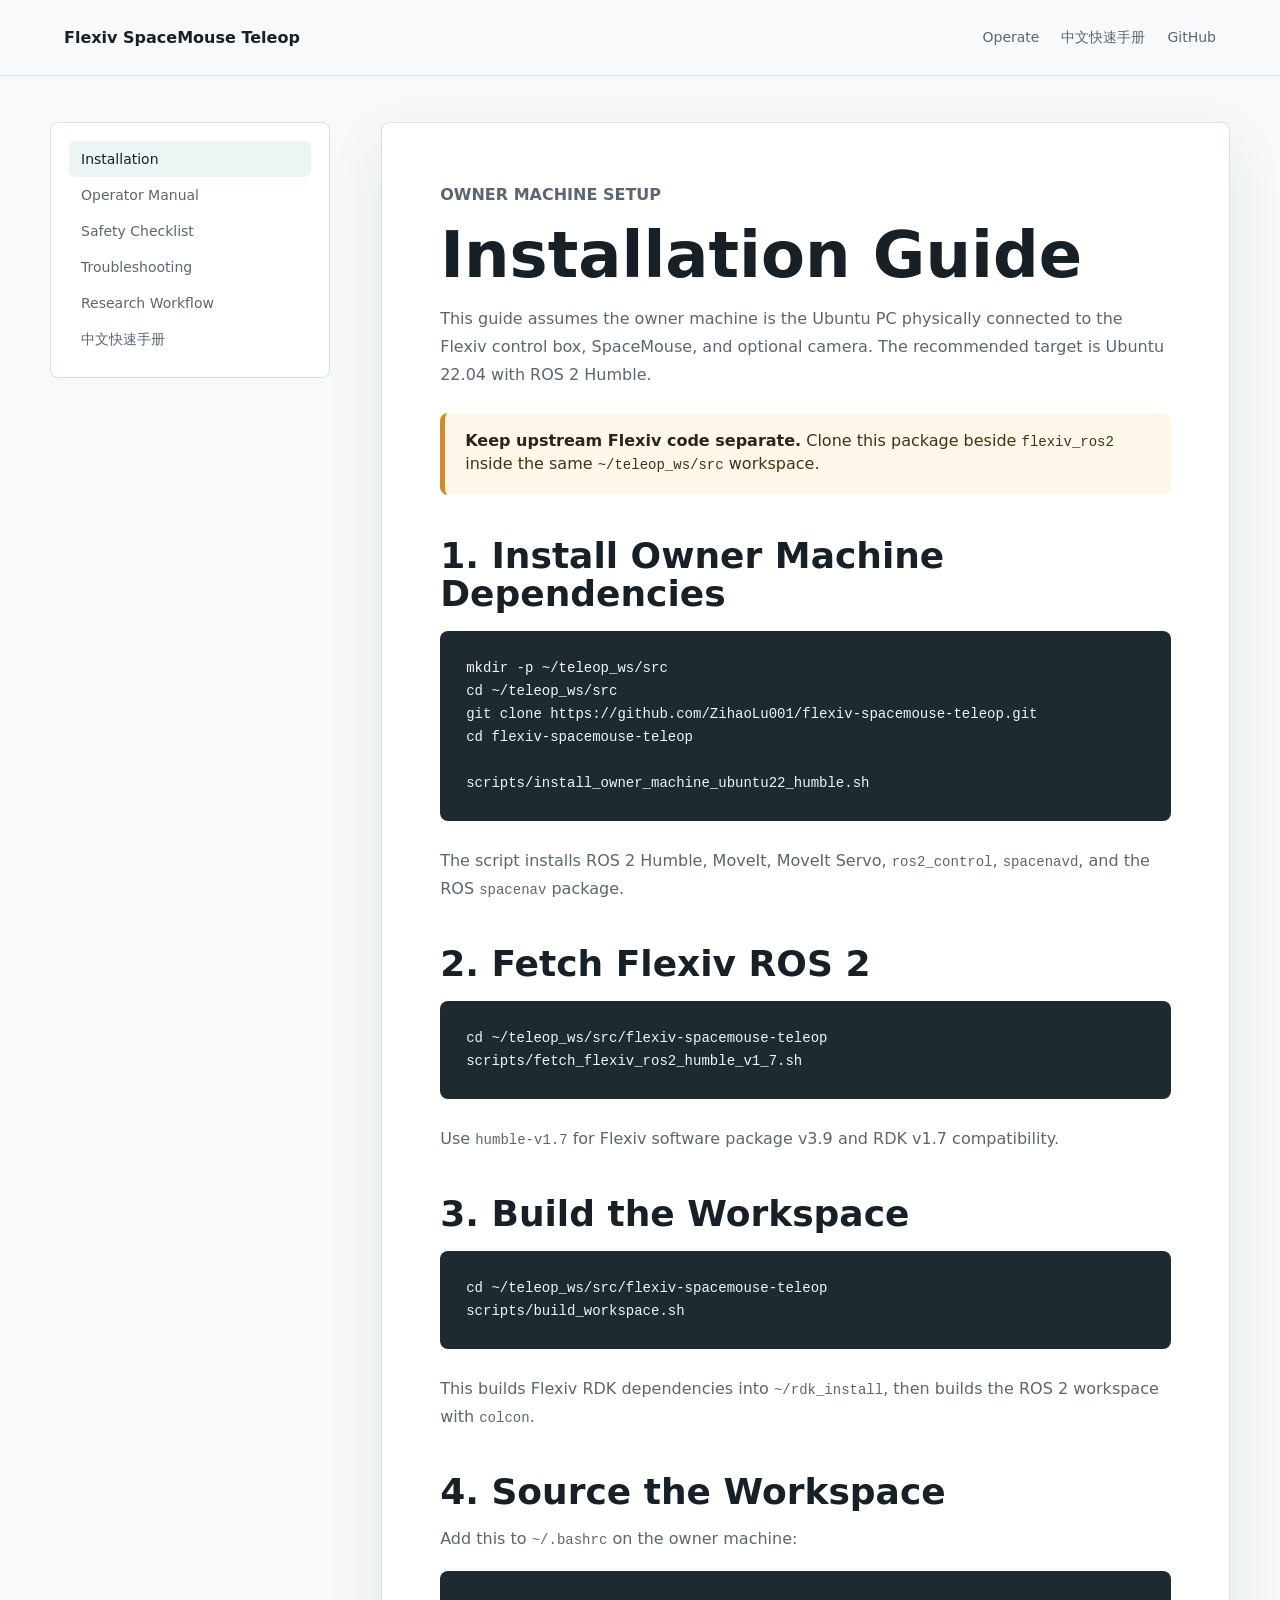
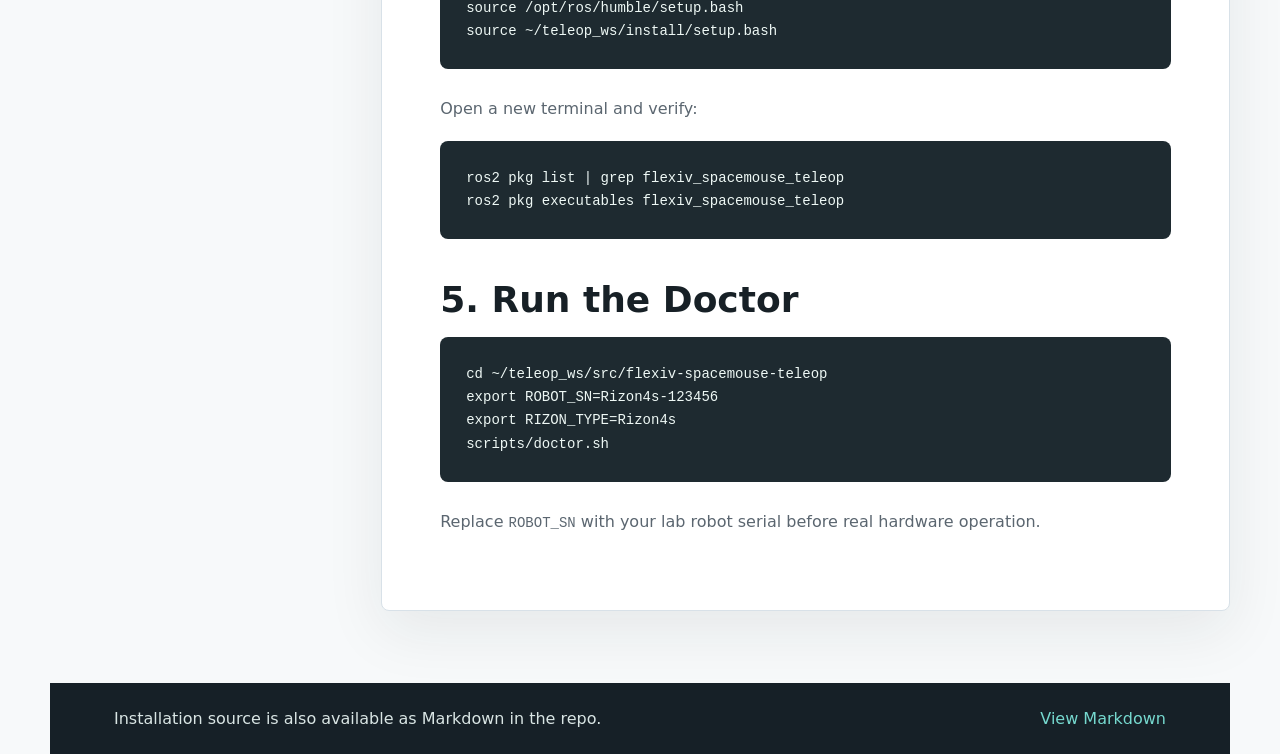
==== docs/install.html @ 4deb8135 "Improve GitHub Pages documentation site" ====
<!doctype html>
<html lang="en">
  <head>
    <meta charset="utf-8" />
    <meta name="viewport" content="width=device-width, initial-scale=1" />
    <title>Install | Flexiv SpaceMouse Teleop</title>
    <meta
      name="description"
      content="Install ROS 2 Humble, MoveIt Servo, Flexiv ROS 2, and the SpaceMouse teleoperation bridge."
    />
    <link rel="stylesheet" href="assets/site.css" />
  </head>
  <body class="doc-page">
    <nav class="doc-nav">
      <a class="brand" href="index.html">Flexiv SpaceMouse Teleop</a>
      <div>
        <a href="operator-manual.html">Operate</a>
        <a href="lab-quickstart-zh.html">中文快速手册</a>
        <a href="https://github.com/ZihaoLu001/flexiv-spacemouse-teleop">GitHub</a>
      </div>
    </nav>

    <main class="doc-shell">
      <aside class="doc-sidebar">
        <a aria-current="page" href="install.html">Installation</a>
        <a href="operator-manual.html">Operator Manual</a>
        <a href="safety.html">Safety Checklist</a>
        <a href="troubleshooting.html">Troubleshooting</a>
        <a href="research-workflow.html">Research Workflow</a>
        <a href="lab-quickstart-zh.html">中文快速手册</a>
      </aside>

      <article class="doc-content">
        <p class="eyebrow">Owner Machine Setup</p>
        <h1>Installation Guide</h1>
        <p>
          This guide assumes the owner machine is the Ubuntu PC physically
          connected to the Flexiv control box, SpaceMouse, and optional camera.
          The recommended target is Ubuntu 22.04 with ROS 2 Humble.
        </p>

        <div class="callout">
          <strong>Keep upstream Flexiv code separate.</strong> Clone this
          package beside <code>flexiv_ros2</code> inside the same
          <code>~/teleop_ws/src</code> workspace.
        </div>

        <h2>1. Install Owner Machine Dependencies</h2>
        <pre><code>mkdir -p ~/teleop_ws/src
cd ~/teleop_ws/src
git clone https://github.com/ZihaoLu001/flexiv-spacemouse-teleop.git
cd flexiv-spacemouse-teleop

scripts/install_owner_machine_ubuntu22_humble.sh</code></pre>
        <p>
          The script installs ROS 2 Humble, MoveIt, MoveIt Servo,
          <code>ros2_control</code>, <code>spacenavd</code>, and the ROS
          <code>spacenav</code> package.
        </p>

        <h2>2. Fetch Flexiv ROS 2</h2>
        <pre><code>cd ~/teleop_ws/src/flexiv-spacemouse-teleop
scripts/fetch_flexiv_ros2_humble_v1_7.sh</code></pre>
        <p>
          Use <code>humble-v1.7</code> for Flexiv software package v3.9 and
          RDK v1.7 compatibility.
        </p>

        <h2>3. Build the Workspace</h2>
        <pre><code>cd ~/teleop_ws/src/flexiv-spacemouse-teleop
scripts/build_workspace.sh</code></pre>
        <p>
          This builds Flexiv RDK dependencies into <code>~/rdk_install</code>,
          then builds the ROS 2 workspace with <code>colcon</code>.
        </p>

        <h2>4. Source the Workspace</h2>
        <p>Add this to <code>~/.bashrc</code> on the owner machine:</p>
        <pre><code>source /opt/ros/humble/setup.bash
source ~/teleop_ws/install/setup.bash</code></pre>

        <p>Open a new terminal and verify:</p>
        <pre><code>ros2 pkg list | grep flexiv_spacemouse_teleop
ros2 pkg executables flexiv_spacemouse_teleop</code></pre>

        <h2>5. Run the Doctor</h2>
        <pre><code>cd ~/teleop_ws/src/flexiv-spacemouse-teleop
export ROBOT_SN=Rizon4s-123456
export RIZON_TYPE=Rizon4s
scripts/doctor.sh</code></pre>
        <p>
          Replace <code>ROBOT_SN</code> with your lab robot serial before real
          hardware operation.
        </p>
      </article>
    </main>

    <footer class="doc-footer">
      <span>Installation source is also available as Markdown in the repo.</span>
      <a href="https://github.com/ZihaoLu001/flexiv-spacemouse-teleop/blob/main/docs/INSTALL.md">View Markdown</a>
    </footer>
  </body>
</html>
---- docs/assets/site.css ----
:root {
  color-scheme: light;
  --ink: #172026;
  --muted: #5b6670;
  --line: #d8e1e8;
  --panel: #ffffff;
  --wash: #f5f7f9;
  --teal: #0f9f9a;
  --green: #4d8b31;
  --amber: #d1892c;
  --red: #c74e3f;
}

* {
  box-sizing: border-box;
}

body {
  margin: 0;
  color: var(--ink);
  font-family: Inter, ui-sans-serif, system-ui, -apple-system, BlinkMacSystemFont, "Segoe UI", sans-serif;
  background: var(--wash);
}

a {
  color: inherit;
  text-decoration: none;
}

.hero {
  position: relative;
  min-height: 92vh;
  overflow: hidden;
  color: #f7fbfb;
  background: #162027;
}

#robot-canvas {
  position: absolute;
  inset: 0;
  width: 100%;
  height: 100%;
}

.hero::after {
  content: "";
  position: absolute;
  inset: 0;
  background: linear-gradient(90deg, rgba(16, 25, 31, 0.86), rgba(16, 25, 31, 0.28));
}

nav,
.hero-copy {
  position: relative;
  z-index: 1;
}

nav {
  display: flex;
  justify-content: space-between;
  align-items: center;
  gap: 24px;
  padding: 28px clamp(22px, 5vw, 72px);
}

nav div {
  display: flex;
  gap: 22px;
  color: rgba(247, 251, 251, 0.78);
  font-size: 14px;
}

.brand {
  font-weight: 750;
}

.hero-copy {
  width: min(780px, calc(100% - 44px));
  margin: clamp(70px, 13vh, 150px) 0 0 clamp(22px, 5vw, 72px);
}

.eyebrow {
  margin: 0 0 14px;
  color: var(--teal);
  font-size: 13px;
  font-weight: 750;
  text-transform: uppercase;
}

.hero .eyebrow {
  color: #76d9cf;
}

h1,
h2,
h3,
p {
  margin-top: 0;
}

h1 {
  max-width: 760px;
  margin-bottom: 22px;
  font-size: clamp(48px, 8vw, 96px);
  line-height: 0.96;
  letter-spacing: 0;
}

.hero-copy p:not(.eyebrow) {
  max-width: 650px;
  color: rgba(247, 251, 251, 0.82);
  font-size: 19px;
  line-height: 1.6;
}

.actions {
  display: flex;
  flex-wrap: wrap;
  gap: 14px;
  margin-top: 32px;
}

.actions a,
.cards a {
  border: 1px solid rgba(255, 255, 255, 0.26);
  border-radius: 8px;
  padding: 13px 18px;
}

.actions .primary {
  color: #08211f;
  background: #76d9cf;
  border-color: #76d9cf;
  font-weight: 750;
}

.band {
  padding: clamp(42px, 7vw, 88px) clamp(22px, 5vw, 72px);
}

.metrics {
  display: grid;
  grid-template-columns: repeat(3, minmax(0, 1fr));
  gap: 1px;
  padding-top: 0;
  background: var(--line);
}

.metrics article {
  min-height: 138px;
  padding: 30px;
  background: var(--panel);
}

.metrics strong {
  display: block;
  margin-bottom: 8px;
  font-size: 34px;
}

.metrics span {
  color: var(--muted);
}

.split {
  display: grid;
  grid-template-columns: minmax(0, 0.9fr) minmax(320px, 1.1fr);
  gap: clamp(28px, 5vw, 72px);
  align-items: center;
}

h2 {
  font-size: clamp(34px, 5vw, 56px);
  line-height: 1.05;
  letter-spacing: 0;
}

.split p {
  color: var(--muted);
  line-height: 1.7;
}

pre {
  margin: 0;
  overflow: auto;
  border-radius: 8px;
  padding: 26px;
  color: #eef8f5;
  background: #1e2a30;
  box-shadow: 0 24px 60px rgba(23, 32, 38, 0.14);
}

code {
  font-family: "SFMono-Regular", Consolas, "Liberation Mono", monospace;
  font-size: 14px;
  line-height: 1.65;
}

.flow {
  background: #ffffff;
}

.pipeline {
  display: grid;
  grid-template-columns: repeat(5, minmax(0, 1fr));
  gap: 12px;
  margin-top: 28px;
}

.pipeline span {
  min-height: 92px;
  display: grid;
  place-items: center;
  border: 1px solid var(--line);
  border-top: 5px solid var(--teal);
  border-radius: 8px;
  padding: 18px;
  text-align: center;
  font-weight: 700;
  background: #fbfcfd;
}

.pipeline span:nth-child(2) {
  border-top-color: var(--green);
}

.pipeline span:nth-child(3) {
  border-top-color: var(--amber);
}

.pipeline span:nth-child(4) {
  border-top-color: var(--red);
}

.cards {
  display: grid;
  grid-template-columns: repeat(4, minmax(0, 1fr));
  gap: 18px;
}

.cards a {
  min-height: 240px;
  padding: 24px;
  background: var(--panel);
  border-color: var(--line);
  transition: transform 160ms ease, border-color 160ms ease;
}

.cards a:hover {
  transform: translateY(-4px);
  border-color: var(--teal);
}

.cards span {
  color: var(--teal);
  font-weight: 800;
}

.cards h3 {
  margin: 32px 0 12px;
  font-size: 24px;
}

.cards p {
  color: var(--muted);
  line-height: 1.6;
}

footer {
  display: flex;
  justify-content: space-between;
  gap: 20px;
  padding: 26px clamp(22px, 5vw, 72px);
  color: #d9e5e4;
  background: #162027;
}

footer a {
  color: #76d9cf;
}

.doc-page {
  background: #f7f9fa;
}

.doc-nav {
  position: sticky;
  top: 0;
  z-index: 5;
  border-bottom: 1px solid var(--line);
  color: var(--ink);
  background: rgba(247, 249, 250, 0.94);
  backdrop-filter: blur(14px);
}

.doc-nav div {
  color: var(--muted);
}

.doc-shell {
  display: grid;
  grid-template-columns: 280px minmax(0, 1fr);
  gap: clamp(28px, 4vw, 60px);
  width: min(1180px, calc(100% - 44px));
  margin: 0 auto;
  padding: 46px 0 72px;
}

.doc-sidebar {
  position: sticky;
  top: 96px;
  align-self: start;
  border: 1px solid var(--line);
  border-radius: 8px;
  padding: 18px;
  background: #ffffff;
}

.doc-sidebar a {
  display: block;
  border-radius: 6px;
  padding: 10px 12px;
  color: var(--muted);
  font-size: 14px;
}

.doc-sidebar a:hover,
.doc-sidebar a[aria-current="page"] {
  color: var(--ink);
  background: #edf5f4;
}

.doc-content {
  min-width: 0;
  border: 1px solid var(--line);
  border-radius: 8px;
  padding: clamp(26px, 5vw, 58px);
  background: #ffffff;
  box-shadow: 0 20px 60px rgba(23, 32, 38, 0.08);
}

.doc-content h1 {
  margin-bottom: 18px;
  font-size: clamp(38px, 6vw, 64px);
  line-height: 1;
}

.doc-content h2 {
  margin: 42px 0 14px;
  font-size: clamp(25px, 4vw, 36px);
}

.doc-content h3 {
  margin: 30px 0 10px;
  font-size: 22px;
}

.doc-content p,
.doc-content li {
  color: var(--muted);
  font-size: 16px;
  line-height: 1.75;
}

.doc-content ul,
.doc-content ol {
  padding-left: 23px;
}

.doc-content li + li {
  margin-top: 6px;
}

.doc-content a {
  color: var(--teal);
  font-weight: 700;
}

.doc-content pre {
  margin: 18px 0 26px;
  box-shadow: none;
}

.callout {
  border-left: 5px solid var(--amber);
  border-radius: 8px;
  margin: 24px 0;
  padding: 18px 20px;
  color: #463014;
  background: #fff7ea;
}

.callout strong {
  color: #2d2417;
}

.doc-footer {
  width: min(1180px, calc(100% - 44px));
  margin: 0 auto;
}

@media (max-width: 860px) {
  nav {
    align-items: flex-start;
    flex-direction: column;
  }

  .metrics,
  .split,
  .pipeline,
  .cards {
    grid-template-columns: 1fr;
  }

  .hero-copy {
    margin-top: 62px;
  }

  footer {
    flex-direction: column;
  }

  .doc-shell {
    grid-template-columns: 1fr;
  }

  .doc-sidebar {
    position: static;
  }
}
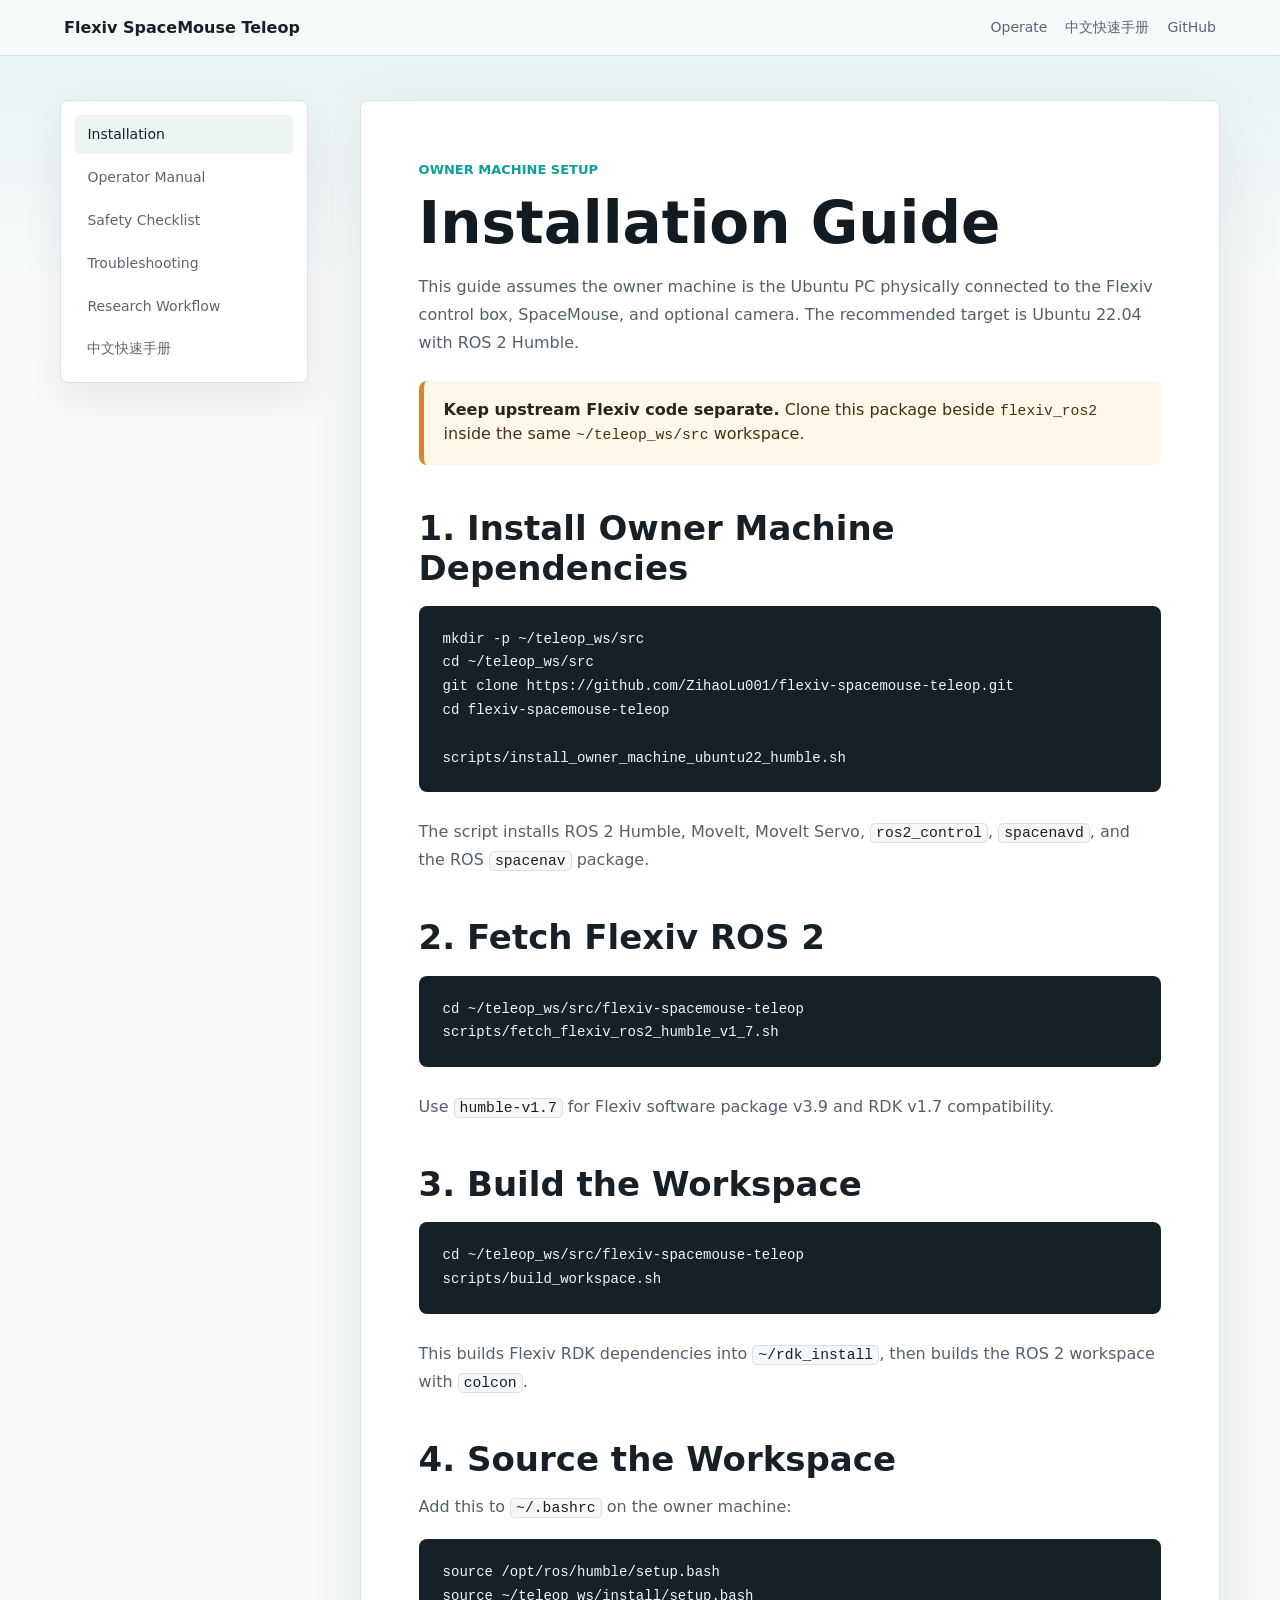
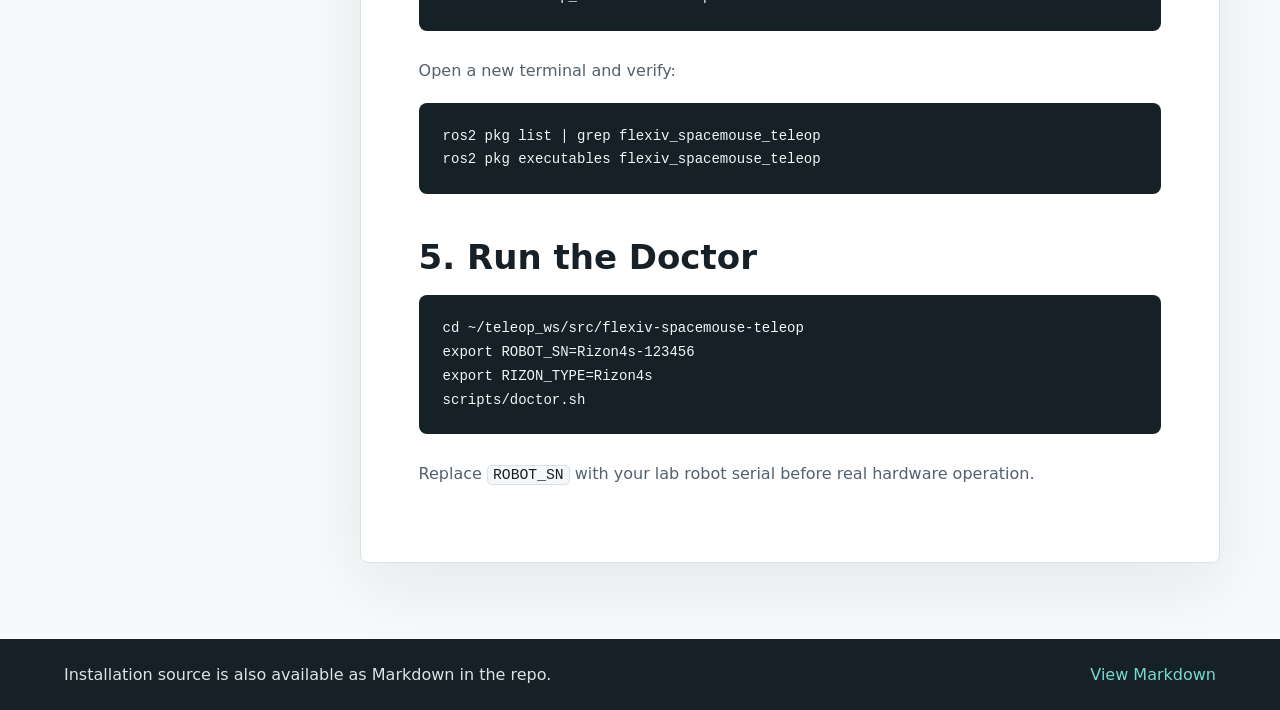
==== commit 8cdd7e85: "Fix documentation page rendering" ====
--- a/docs/install.html
+++ b/docs/install.html
@@ -8,7 +8,8 @@
       name="description"
       content="Install ROS 2 Humble, MoveIt Servo, Flexiv ROS 2, and the SpaceMouse teleoperation bridge."
     />
-    <link rel="stylesheet" href="assets/site.css" />
+    <link rel="stylesheet" href="assets/site.css?v=20260421-docs3" />
+    <link rel="stylesheet" href="assets/docs.css?v=20260421-docs3" />
   </head>
   <body class="doc-page">
     <nav class="doc-nav">
--- a/docs/assets/docs.css
+++ b/docs/assets/docs.css
@@ -0,0 +1,225 @@
+body.doc-page {
+  min-height: 100vh;
+  color: #18242b;
+  background:
+    linear-gradient(180deg, rgba(15, 159, 154, 0.08), rgba(247, 249, 250, 0) 280px),
+    #f7f9fa;
+}
+
+body.doc-page .doc-nav {
+  position: sticky;
+  top: 0;
+  z-index: 20;
+  display: flex;
+  justify-content: space-between;
+  align-items: center;
+  gap: 24px;
+  padding: 18px clamp(22px, 5vw, 72px);
+  border-bottom: 1px solid #d8e1e8;
+  color: #172026;
+  background: rgba(247, 249, 250, 0.96);
+  backdrop-filter: blur(14px);
+}
+
+body.doc-page .doc-nav .brand {
+  font-size: 16px;
+  font-weight: 800;
+}
+
+body.doc-page .doc-nav div {
+  display: flex;
+  flex-wrap: wrap;
+  gap: 18px;
+  color: #5b6670;
+  font-size: 14px;
+}
+
+body.doc-page .doc-shell {
+  display: grid;
+  grid-template-columns: 248px minmax(0, 860px);
+  justify-content: center;
+  align-items: start;
+  gap: clamp(28px, 4vw, 56px);
+  width: min(1240px, calc(100% - 44px));
+  margin: 0 auto;
+  padding: 44px 0 76px;
+}
+
+body.doc-page .doc-sidebar {
+  position: sticky;
+  top: 92px;
+  display: grid;
+  gap: 4px;
+  align-self: start;
+  border: 1px solid #d8e1e8;
+  border-radius: 8px;
+  padding: 14px;
+  background: #ffffff;
+  box-shadow: 0 16px 42px rgba(23, 32, 38, 0.07);
+}
+
+body.doc-page .doc-sidebar a {
+  display: block;
+  border-radius: 6px;
+  padding: 10px 12px;
+  color: #5b6670;
+  font-size: 14px;
+  line-height: 1.35;
+}
+
+body.doc-page .doc-sidebar a:hover,
+body.doc-page .doc-sidebar a[aria-current="page"] {
+  color: #172026;
+  background: #edf5f4;
+}
+
+body.doc-page .doc-content {
+  min-width: 0;
+  border: 1px solid #d8e1e8;
+  border-radius: 8px;
+  padding: clamp(30px, 5vw, 58px);
+  background: #ffffff;
+  box-shadow: 0 22px 70px rgba(23, 32, 38, 0.08);
+}
+
+body.doc-page .doc-content .eyebrow {
+  margin: 0 0 12px;
+  color: #0f9f9a;
+  font-size: 13px;
+  font-weight: 800;
+  letter-spacing: 0;
+  text-transform: uppercase;
+}
+
+body.doc-page .doc-content h1 {
+  max-width: 760px;
+  margin: 0 0 20px;
+  color: #121b21;
+  font-size: clamp(40px, 5vw, 58px);
+  line-height: 1.02;
+  letter-spacing: 0;
+}
+
+body.doc-page .doc-content h2 {
+  margin: 44px 0 14px;
+  color: #172026;
+  font-size: clamp(25px, 3vw, 34px);
+  line-height: 1.15;
+  letter-spacing: 0;
+}
+
+body.doc-page .doc-content h3 {
+  margin: 30px 0 10px;
+  color: #172026;
+  font-size: 20px;
+  line-height: 1.3;
+}
+
+body.doc-page .doc-content p,
+body.doc-page .doc-content li {
+  color: #52616d;
+  font-size: 16px;
+  line-height: 1.75;
+}
+
+body.doc-page .doc-content ul,
+body.doc-page .doc-content ol {
+  padding-left: 24px;
+}
+
+body.doc-page .doc-content li + li {
+  margin-top: 6px;
+}
+
+body.doc-page .doc-content code {
+  font-family: "SFMono-Regular", Consolas, "Liberation Mono", monospace;
+  font-size: 0.92em;
+}
+
+body.doc-page .doc-content p code,
+body.doc-page .doc-content li code {
+  border: 1px solid #d8e1e8;
+  border-radius: 5px;
+  padding: 1px 5px;
+  color: #172026;
+  background: #f5f7f9;
+}
+
+body.doc-page .doc-content pre {
+  margin: 18px 0 26px;
+  overflow: auto;
+  border-radius: 8px;
+  padding: 22px 24px;
+  color: #eef8f5;
+  background: #162027;
+  box-shadow: none;
+}
+
+body.doc-page .doc-content pre code {
+  display: block;
+  min-width: max-content;
+  color: inherit;
+  font-size: 14px;
+  line-height: 1.7;
+}
+
+body.doc-page .doc-content a {
+  color: #0b827e;
+  font-weight: 750;
+}
+
+body.doc-page .callout {
+  border-left: 5px solid #d1892c;
+  border-radius: 8px;
+  margin: 24px 0;
+  padding: 18px 20px;
+  color: #463014;
+  background: #fff7ea;
+}
+
+body.doc-page .callout strong {
+  color: #2d2417;
+}
+
+body.doc-page .doc-footer {
+  display: flex;
+  justify-content: space-between;
+  gap: 20px;
+  width: min(1240px, calc(100% - 44px));
+  margin: 0 auto;
+  padding: 26px 0;
+  color: #d9e5e4;
+  background: #162027;
+}
+
+body.doc-page footer.doc-footer {
+  width: auto;
+  margin: 0;
+  padding-right: clamp(22px, 5vw, 72px);
+  padding-left: clamp(22px, 5vw, 72px);
+}
+
+body.doc-page .doc-footer a {
+  color: #76d9cf;
+}
+
+@media (max-width: 920px) {
+  body.doc-page .doc-nav {
+    align-items: flex-start;
+    flex-direction: column;
+  }
+
+  body.doc-page .doc-shell {
+    grid-template-columns: 1fr;
+    width: min(860px, calc(100% - 32px));
+    padding-top: 28px;
+  }
+
+  body.doc-page .doc-sidebar {
+    position: static;
+  }
+
+  body.doc-page .doc-content {
+    padding: 26px 20px;
+  }
+}
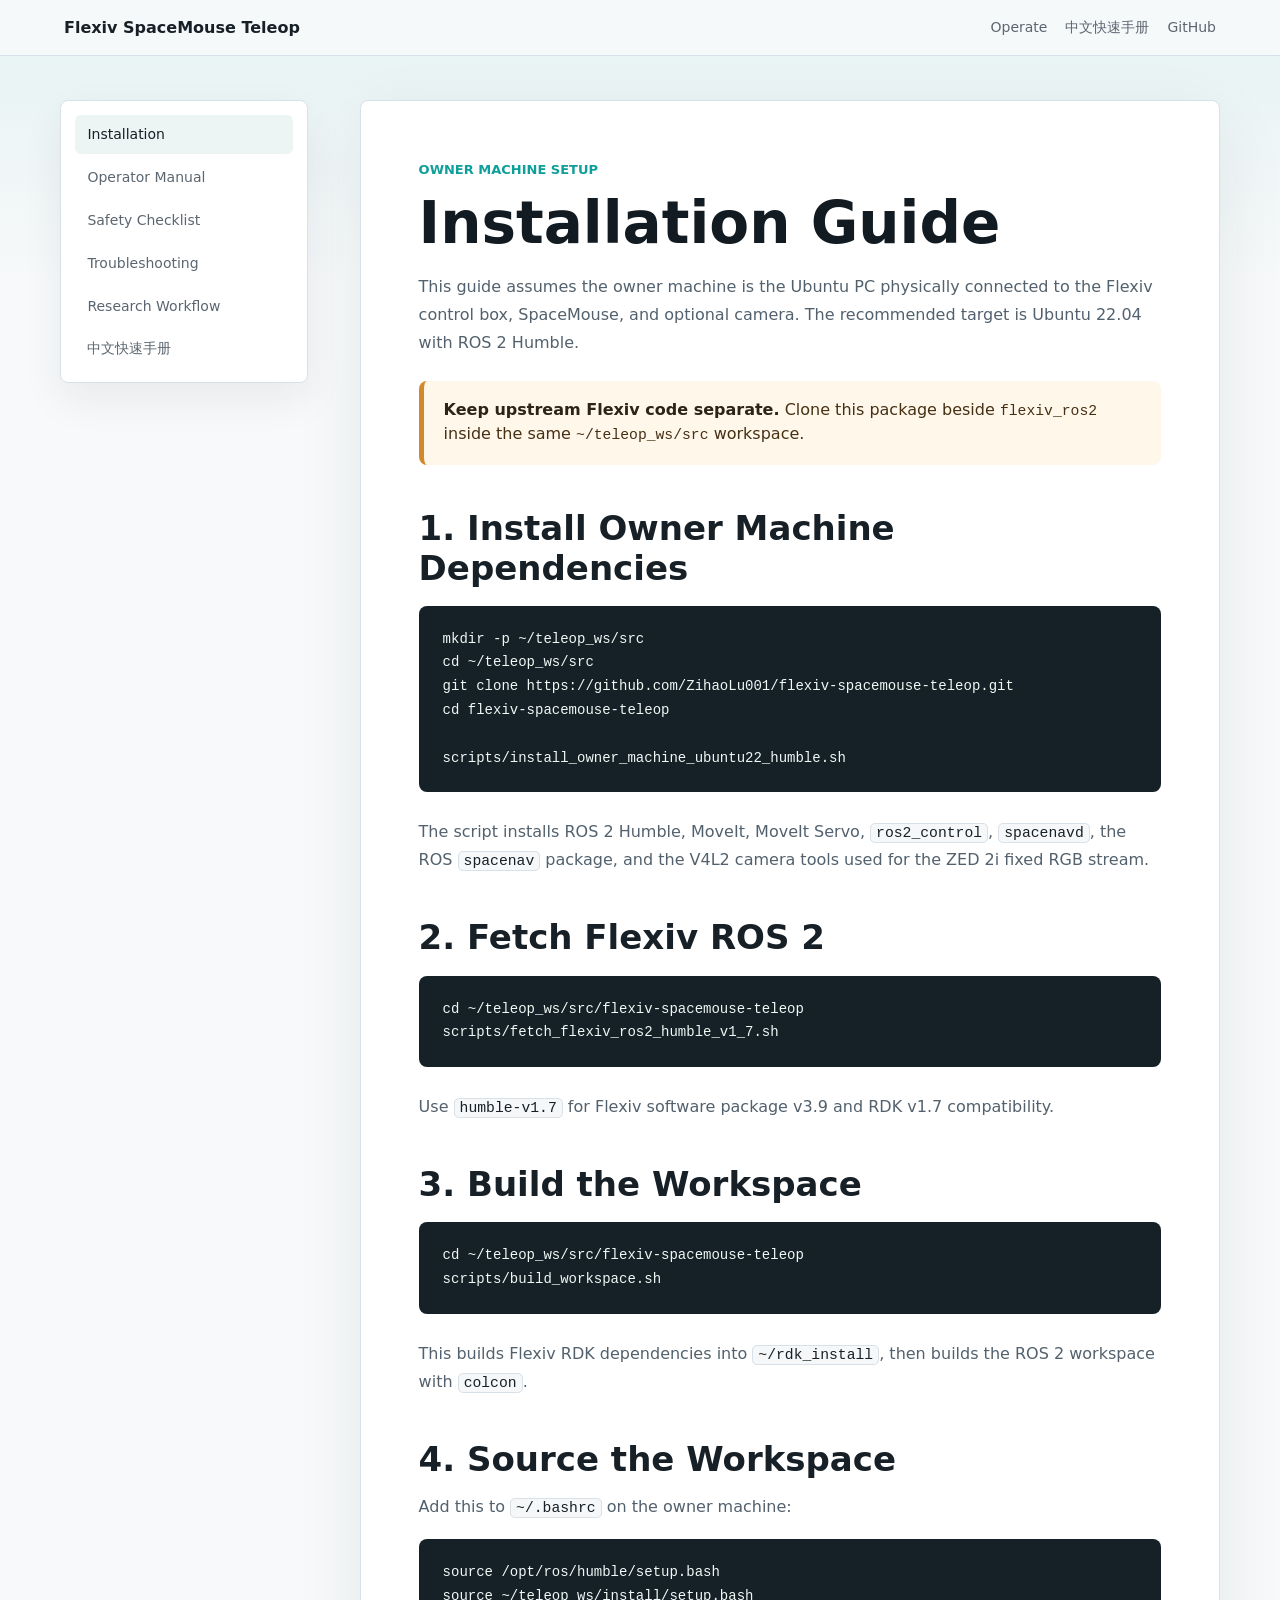
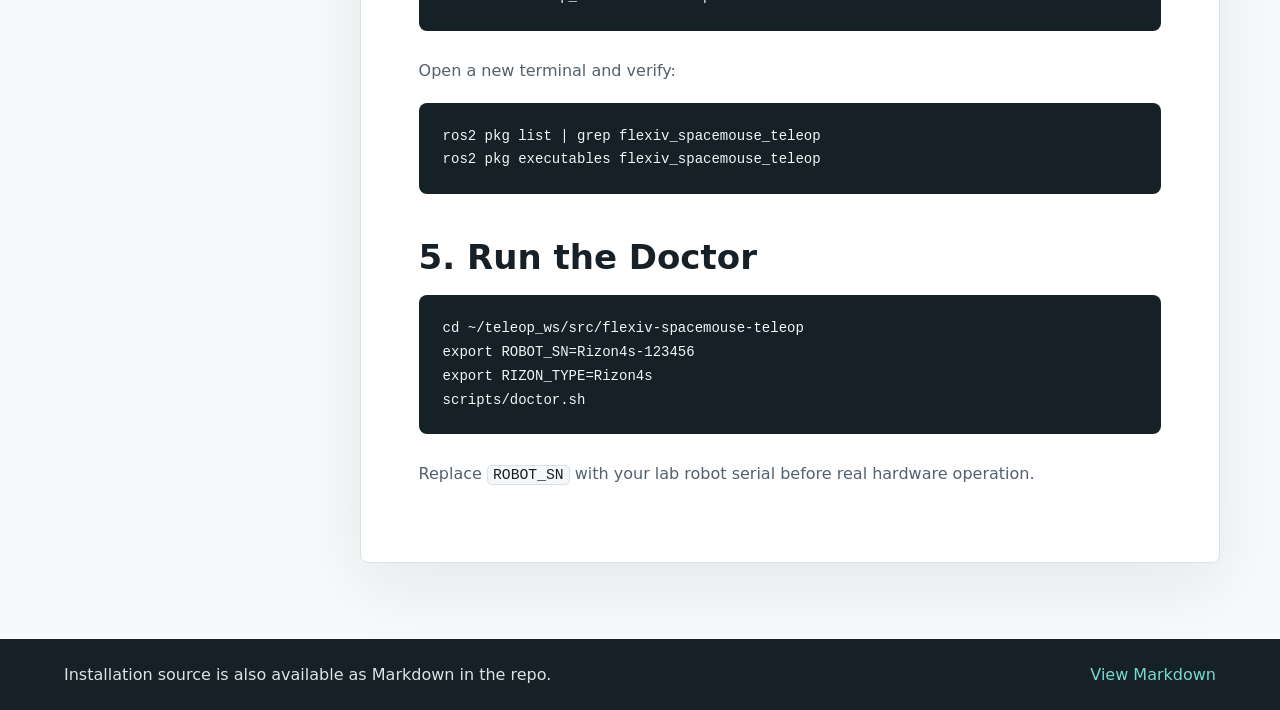
==== commit bae8cb40: "Add ZED RGB camera support" ====
--- a/docs/install.html
+++ b/docs/install.html
@@ -55,8 +55,9 @@
 scripts/install_owner_machine_ubuntu22_humble.sh</code></pre>
         <p>
           The script installs ROS 2 Humble, MoveIt, MoveIt Servo,
-          <code>ros2_control</code>, <code>spacenavd</code>, and the ROS
-          <code>spacenav</code> package.
+          <code>ros2_control</code>, <code>spacenavd</code>, the ROS
+          <code>spacenav</code> package, and the V4L2 camera tools used for
+          the ZED 2i fixed RGB stream.
         </p>
 
         <h2>2. Fetch Flexiv ROS 2</h2>
--- a/docs/assets/site.css
+++ b/docs/assets/site.css
@@ -202,7 +202,7 @@
 
 .pipeline {
   display: grid;
-  grid-template-columns: repeat(5, minmax(0, 1fr));
+  grid-template-columns: repeat(6, minmax(0, 1fr));
   gap: 12px;
   margin-top: 28px;
 }
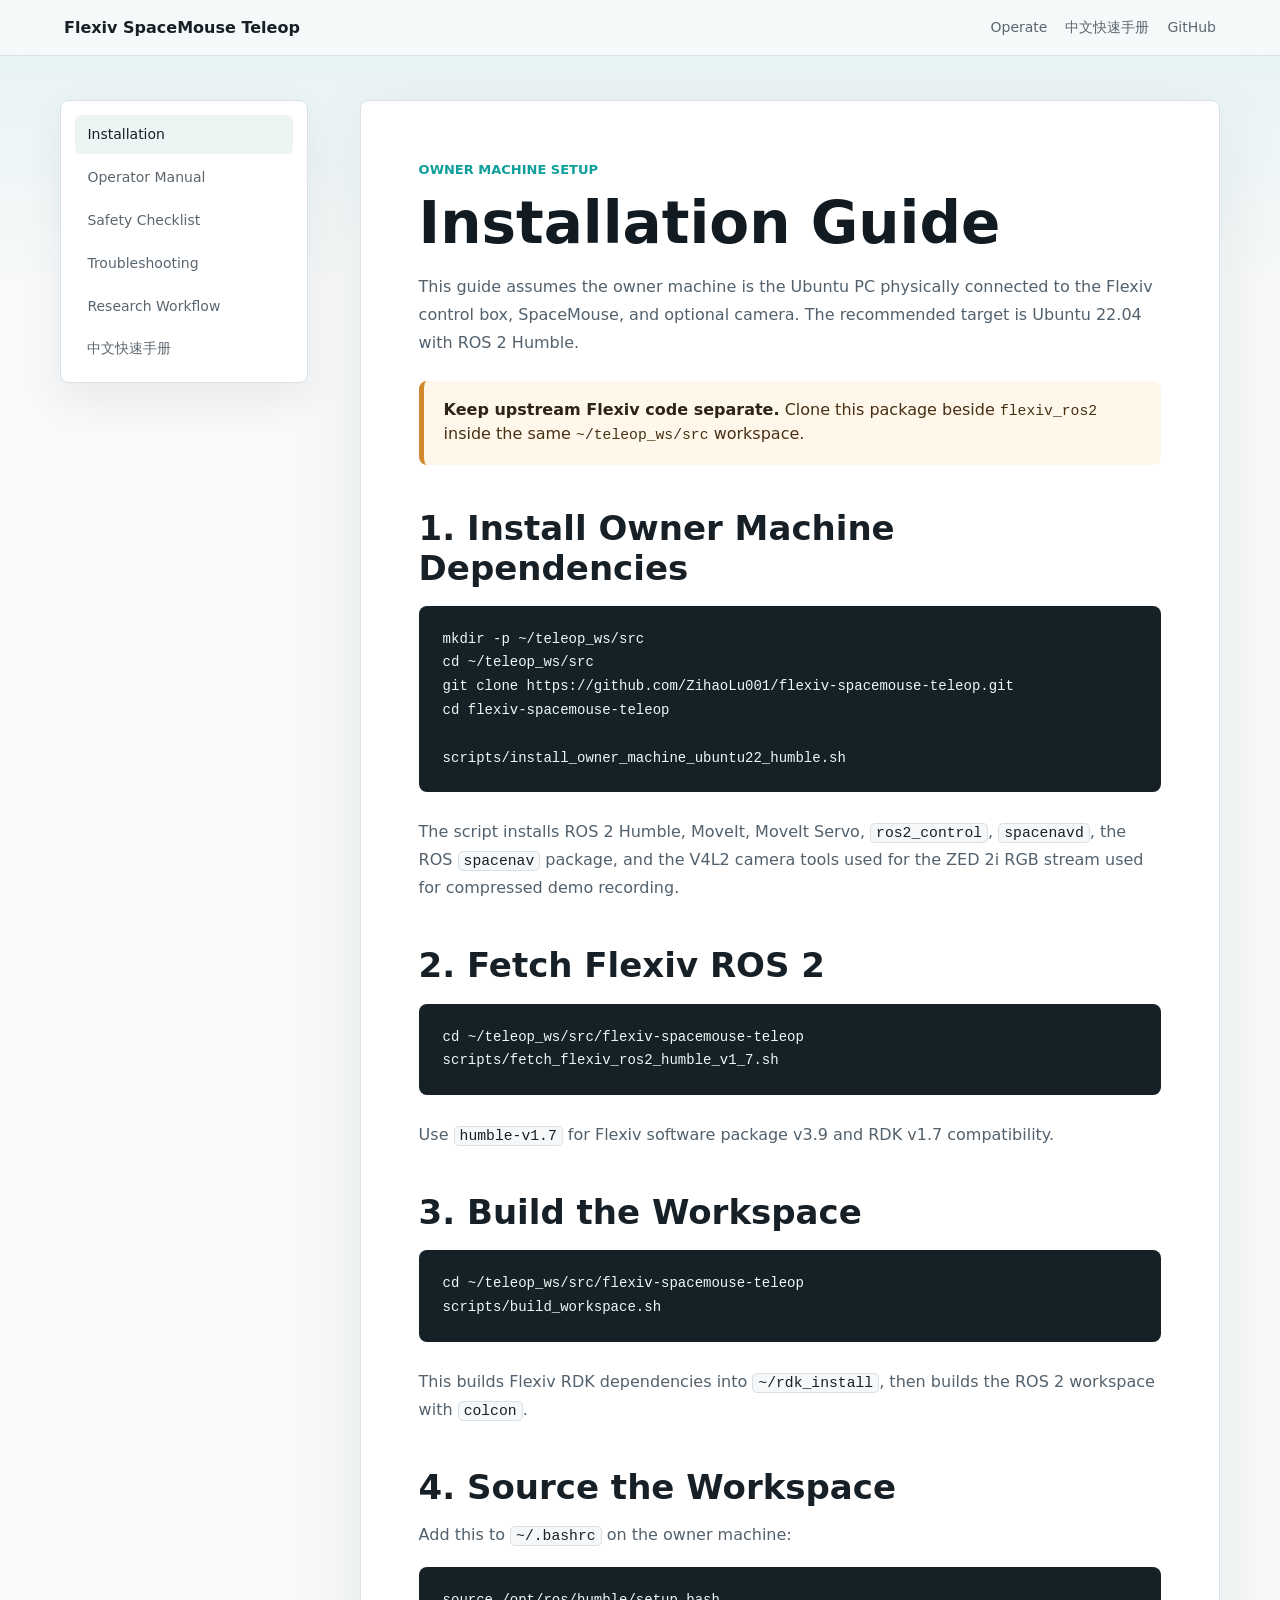
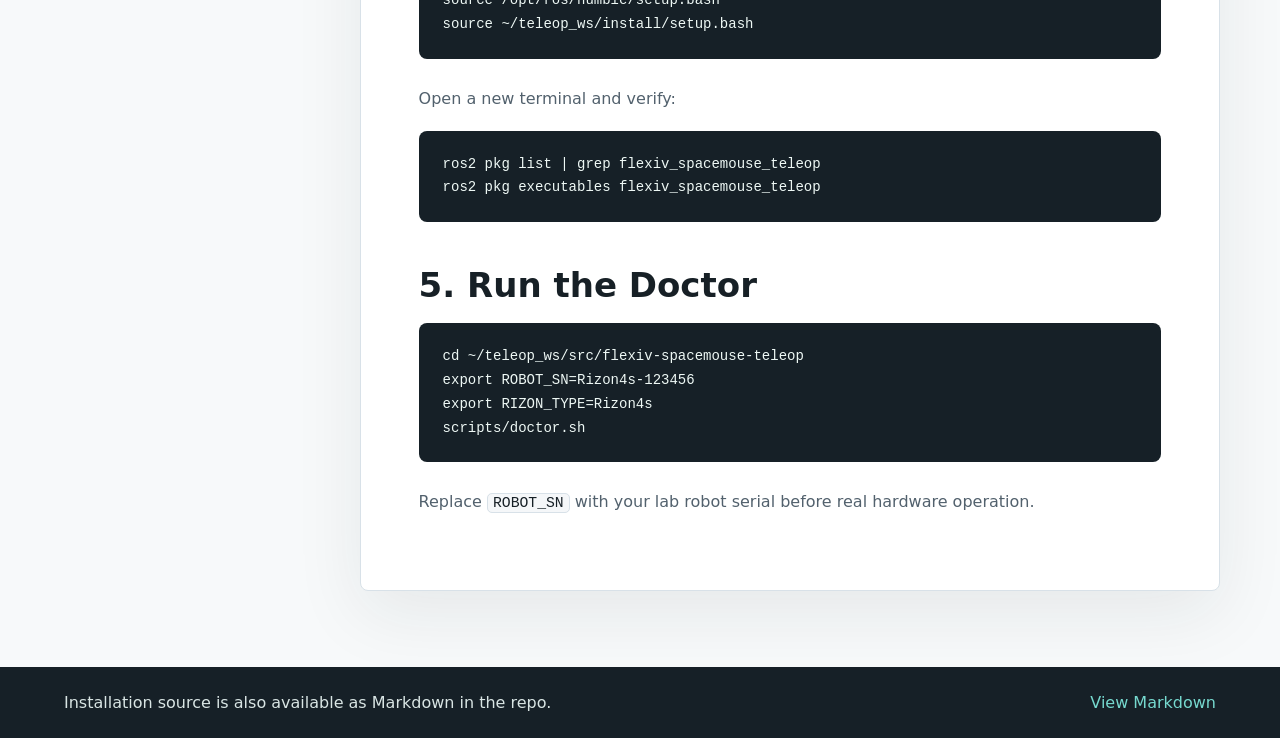
==== commit c858305f: "Update manuals for smooth demo recording" ====
--- a/docs/install.html
+++ b/docs/install.html
@@ -57,7 +57,7 @@
           The script installs ROS 2 Humble, MoveIt, MoveIt Servo,
           <code>ros2_control</code>, <code>spacenavd</code>, the ROS
           <code>spacenav</code> package, and the V4L2 camera tools used for
-          the ZED 2i fixed RGB stream.
+          the ZED 2i RGB stream used for compressed demo recording.
         </p>
 
         <h2>2. Fetch Flexiv ROS 2</h2>
